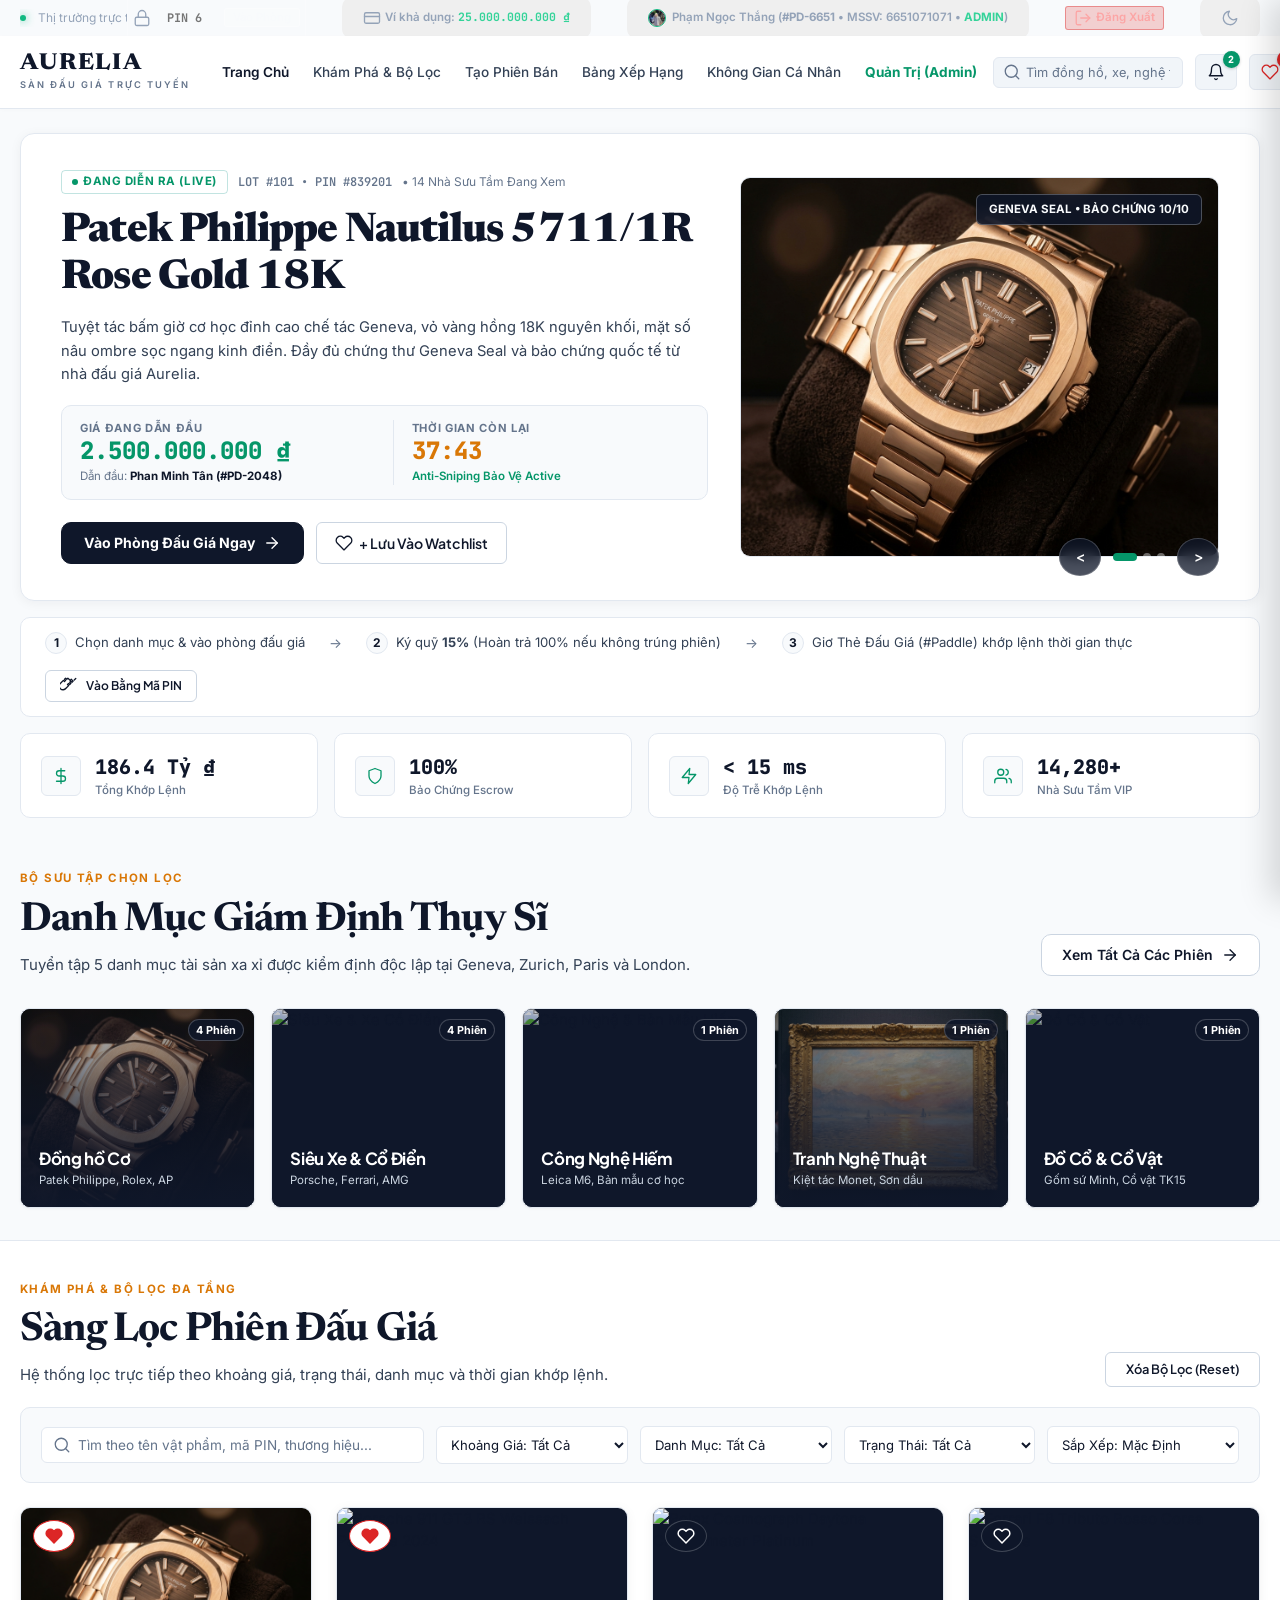
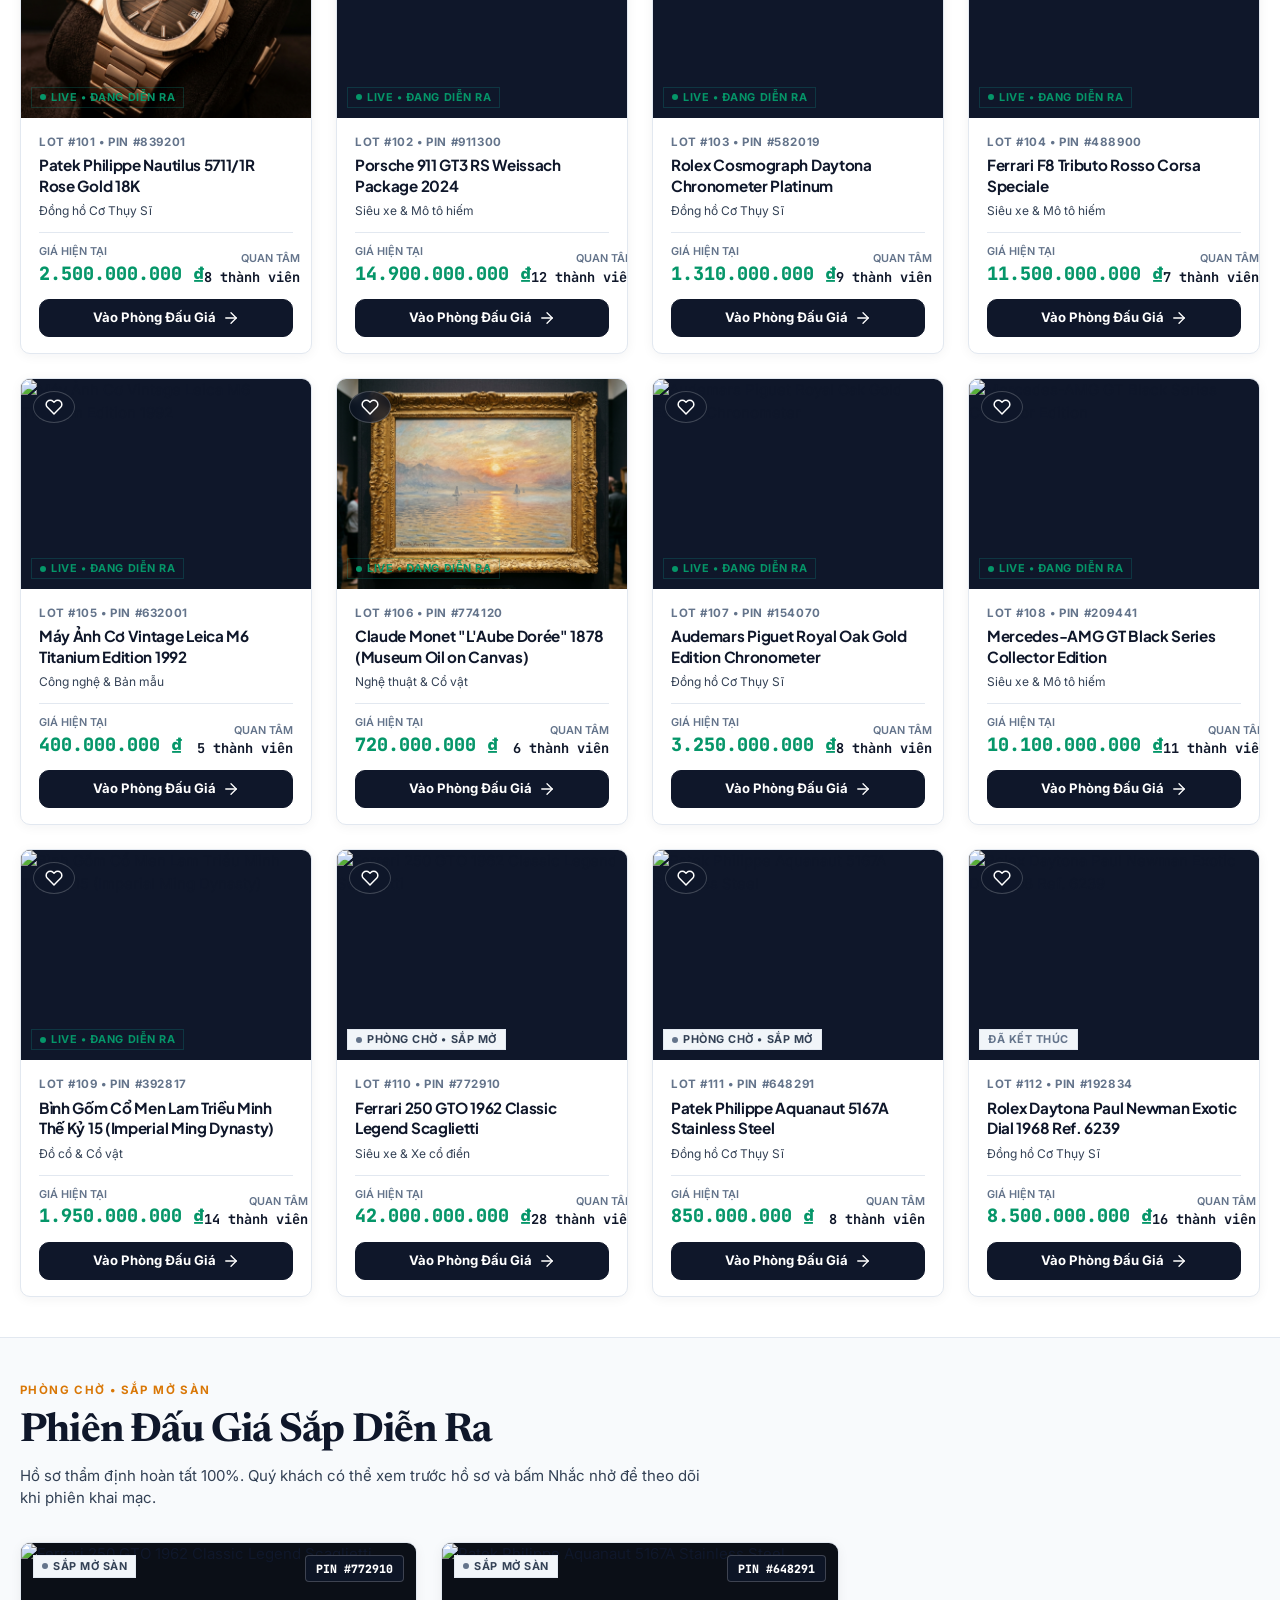
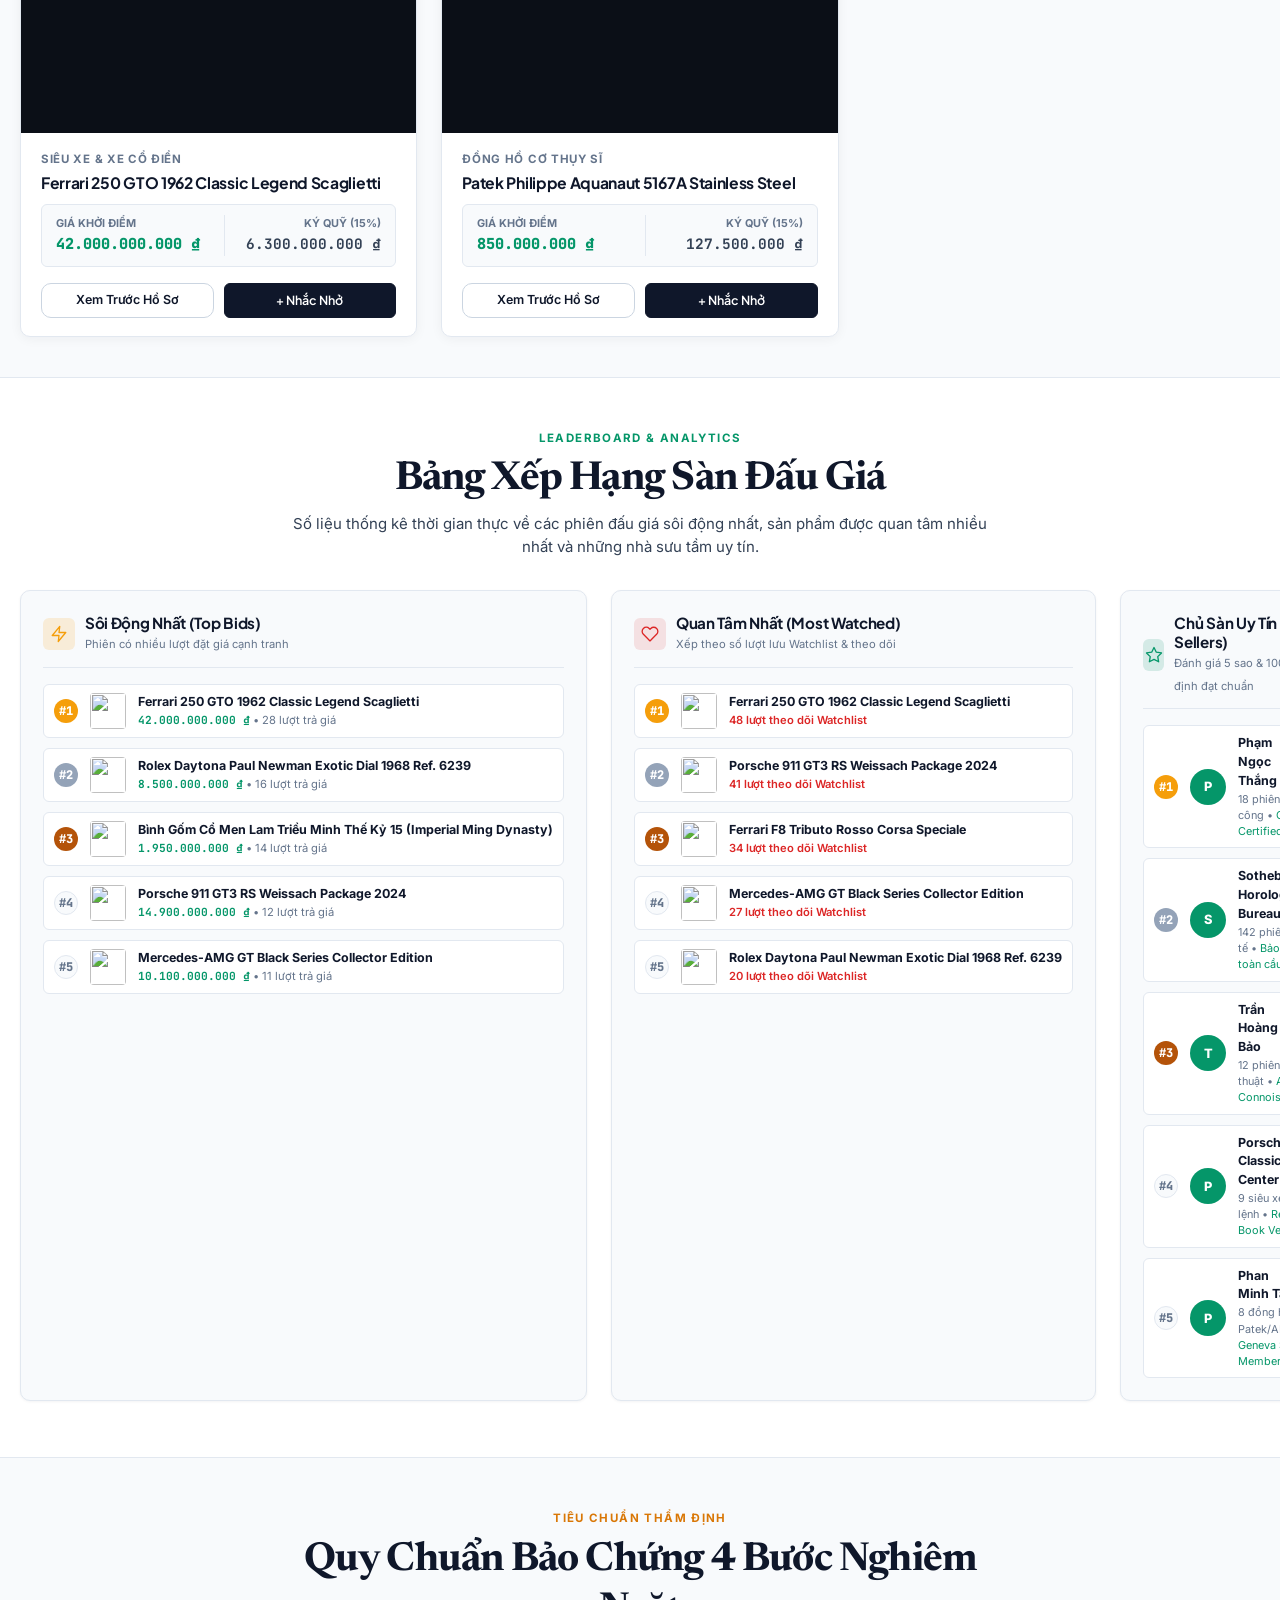
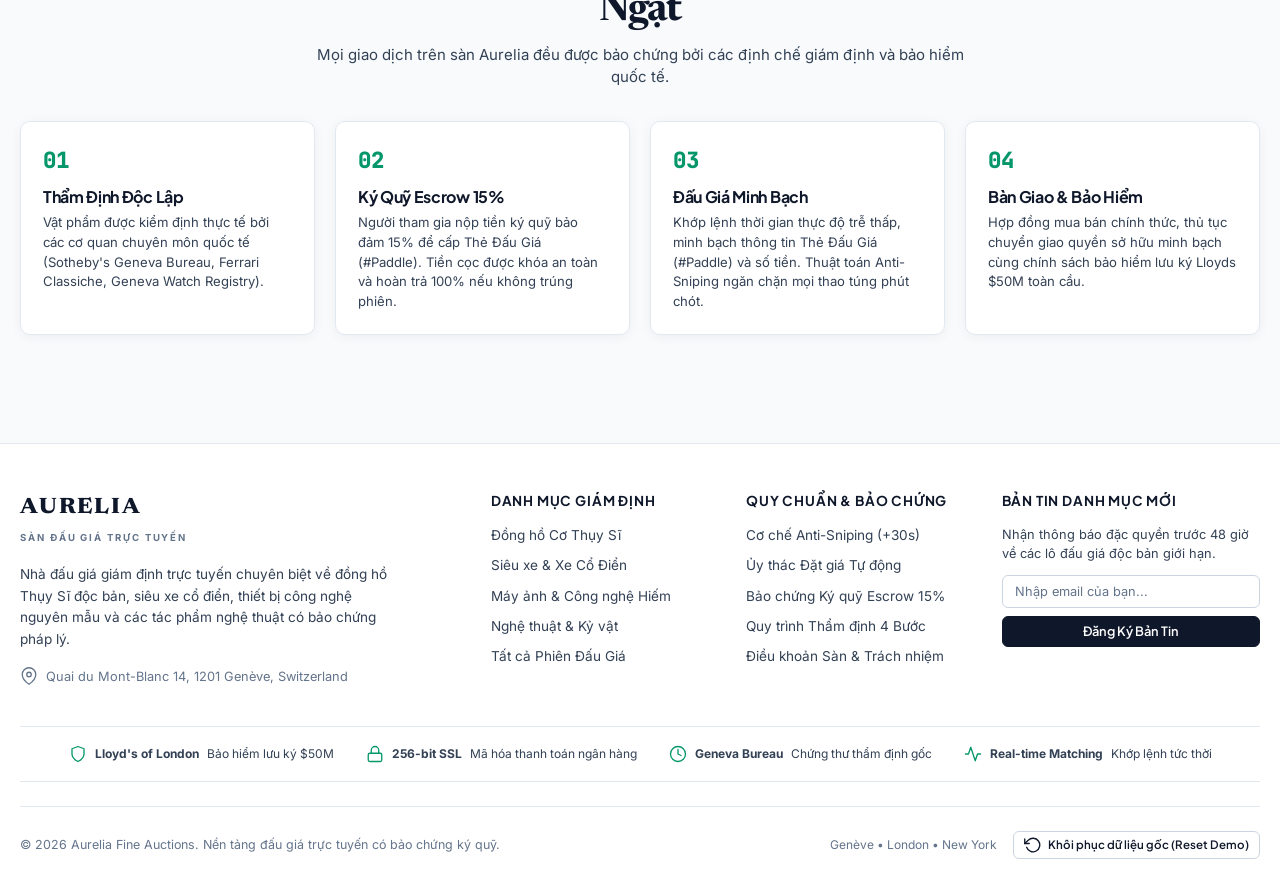
==== index.html @ f793a1fa "feat: AURELIA Fine Auctions - Luxury Bidding Engine with Admin Portal & Vercel Deploy" ====
<!DOCTYPE html>
<html lang="vi">
<head>
  <meta charset="UTF-8">
  <meta http-equiv="refresh" content="0; url=auction-engine-web/index.html">
  <title>Chuyển hướng đến AUCTION ENGINE</title>
  <style>
    body {
      background-color: #0B0F17;
      color: #F59E0B;
      font-family: -apple-system, BlinkMacSystemFont, 'Segoe UI', Roboto, sans-serif;
      display: flex;
      flex-direction: column;
      align-items: center;
      justify-content: center;
      min-height: 100vh;
      margin: 0;
      text-align: center;
    }
    a {
      display: inline-block;
      margin-top: 16px;
      padding: 12px 24px;
      background: linear-gradient(135deg, #FCD34D, #F59E0B);
      color: #0B0F17;
      text-decoration: none;
      font-weight: bold;
      border-radius: 8px;
    }
  </style>
</head>
<body>
  <h2>⚖️ AUCTION ENGINE • Live Luxury & Tech Bidding Platform</h2>
  <p>Đang chuyển hướng vào phòng đấu giá trực tiếp...</p>
  <a href="auction-engine-web/index.html">Bấm vào đây nếu trình duyệt không tự chuyển hướng</a>
  <script>
    // Luôn chuyển hướng vào Trang Chủ trước tiên
    window.location.replace("auction-engine-web/index.html");
  </script>
</body>
</html>
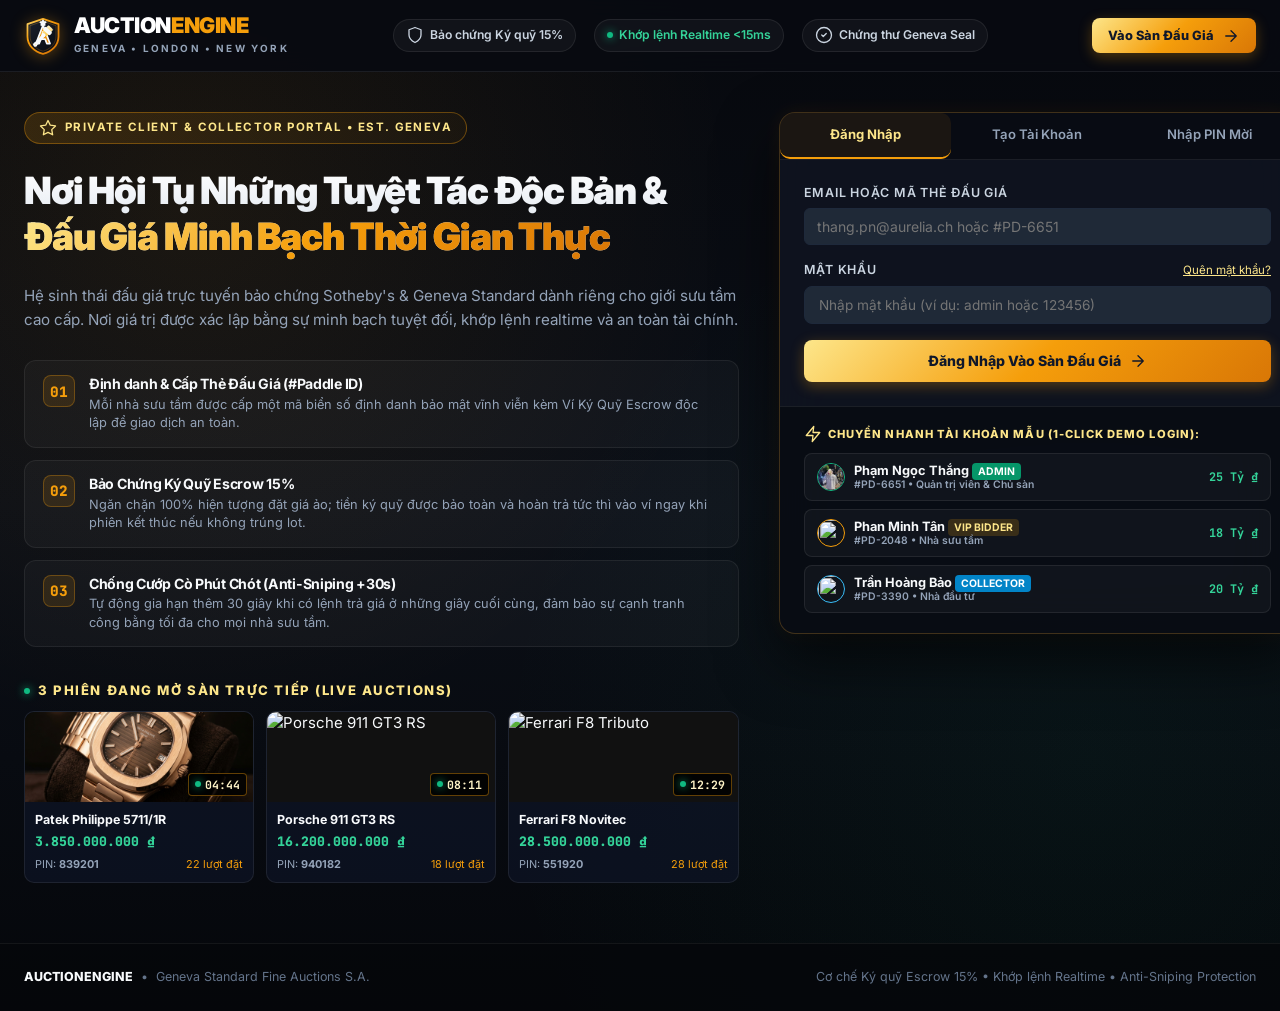
==== commit 1643d489: "feat: luxury SVG emblem logo, welcome cover landing portal, auth guard and header tuning" ====
--- a/index.html
+++ b/index.html
@@ -2,40 +2,21 @@
 <html lang="vi">
 <head>
   <meta charset="UTF-8">
-  <meta http-equiv="refresh" content="0; url=auction-engine-web/index.html">
-  <title>Chuyển hướng đến AUCTION ENGINE</title>
-  <style>
-    body {
-      background-color: #0B0F17;
-      color: #F59E0B;
-      font-family: -apple-system, BlinkMacSystemFont, 'Segoe UI', Roboto, sans-serif;
-      display: flex;
-      flex-direction: column;
-      align-items: center;
-      justify-content: center;
-      min-height: 100vh;
-      margin: 0;
-      text-align: center;
-    }
-    a {
-      display: inline-block;
-      margin-top: 16px;
-      padding: 12px 24px;
-      background: linear-gradient(135deg, #FCD34D, #F59E0B);
-      color: #0B0F17;
-      text-decoration: none;
-      font-weight: bold;
-      border-radius: 8px;
-    }
-  </style>
+  <title>AUCTIONENGINE • Sàn Đấu Giá Trực Tuyến Cao Cấp</title>
+  <script>
+    (function() {
+      var isLoggedOut = localStorage.getItem('AURELIA_LOGGED_OUT') === 'true' || localStorage.getItem('AE_AUTH_LOGGED_OUT') === 'true';
+      var sessionUser = localStorage.getItem('ae_active_session_user') || localStorage.getItem('AURELIA_CURRENT_USER_V4');
+      var search = window.location.search || '';
+      if (!sessionUser || sessionUser === 'null' || isLoggedOut) {
+        window.location.replace("auction-engine-web/welcome.html" + search);
+      } else {
+        window.location.replace("auction-engine-web/index.html" + search);
+      }
+    })();
+  </script>
 </head>
-<body>
-  <h2>⚖️ AUCTION ENGINE • Live Luxury & Tech Bidding Platform</h2>
-  <p>Đang chuyển hướng vào phòng đấu giá trực tiếp...</p>
-  <a href="auction-engine-web/index.html">Bấm vào đây nếu trình duyệt không tự chuyển hướng</a>
-  <script>
-    // Luôn chuyển hướng vào Trang Chủ trước tiên
-    window.location.replace("auction-engine-web/index.html");
-  </script>
+<body style="background:#080B11;color:#F59E0B;display:flex;align-items:center;justify-content:center;min-height:100vh;font-family:sans-serif;margin:0;">
+  <p>Đang chuyển hướng vào sàn AUCTIONENGINE...</p>
 </body>
 </html>
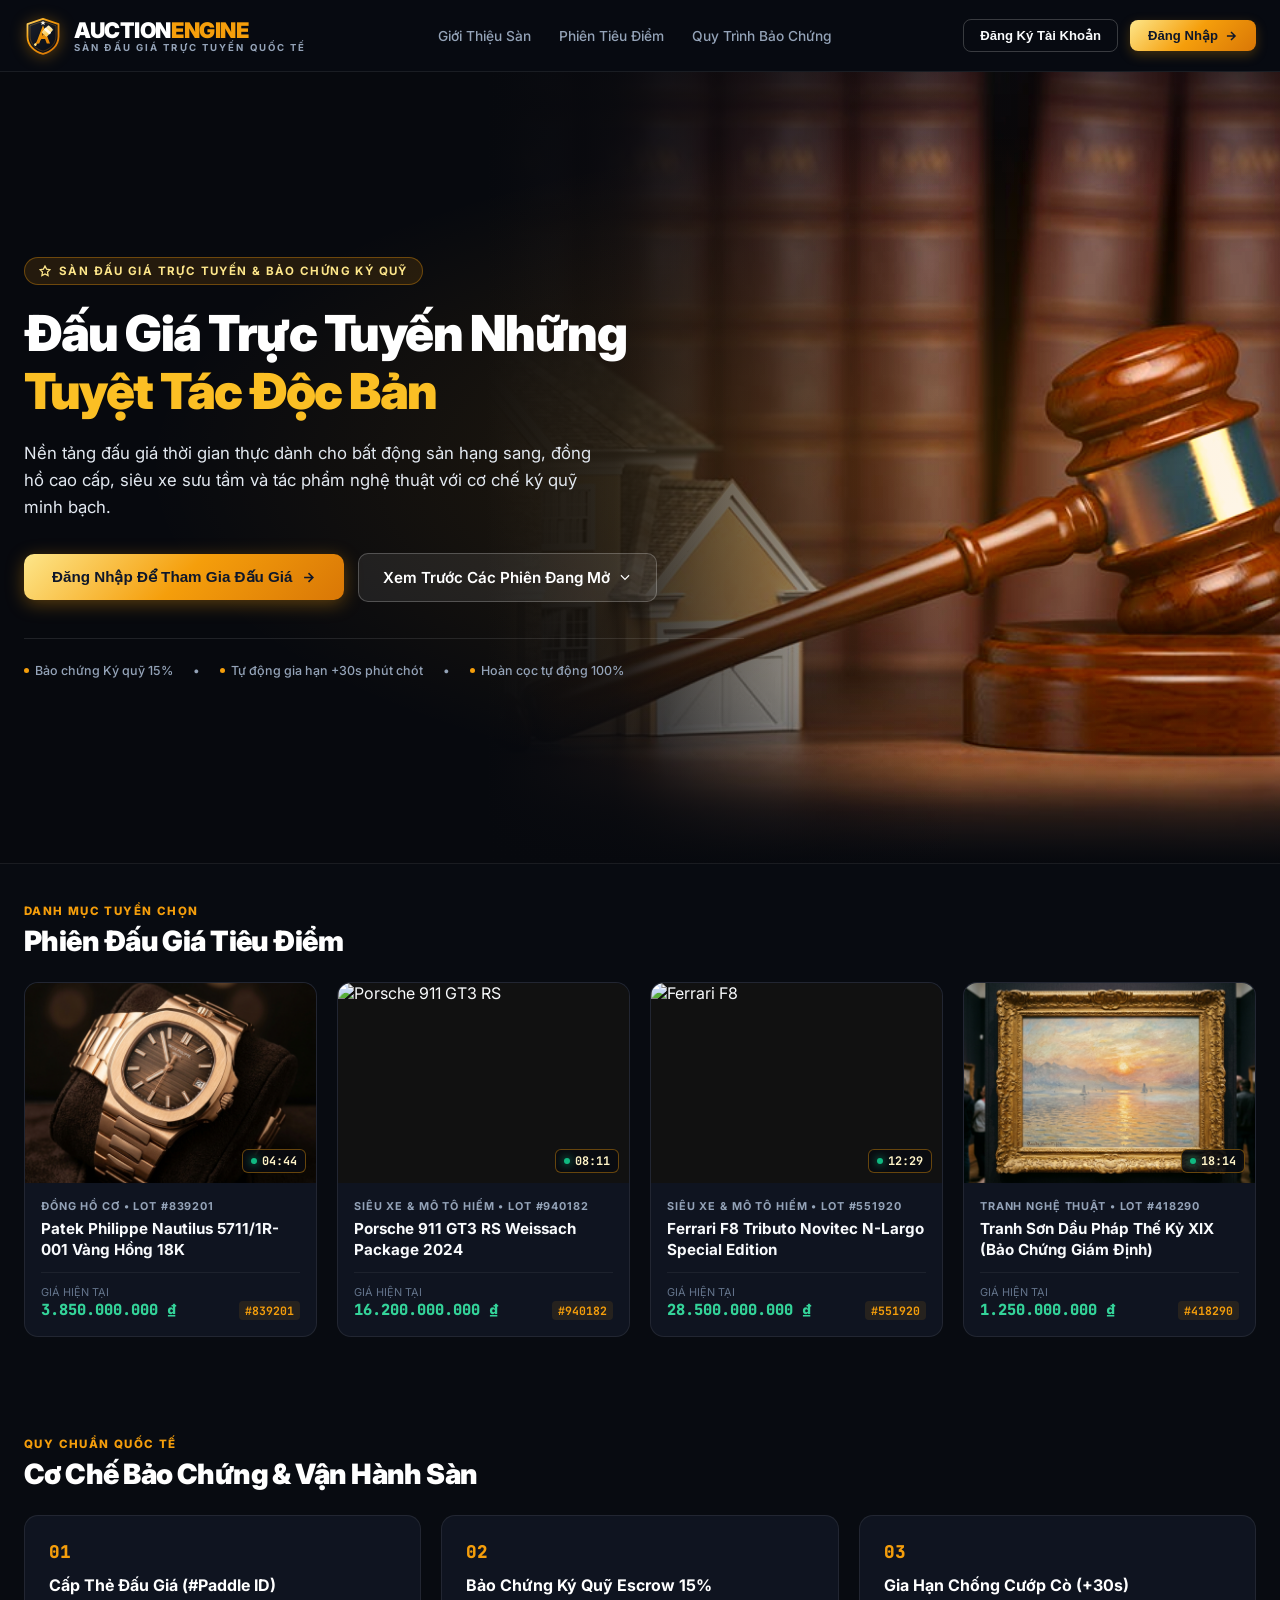
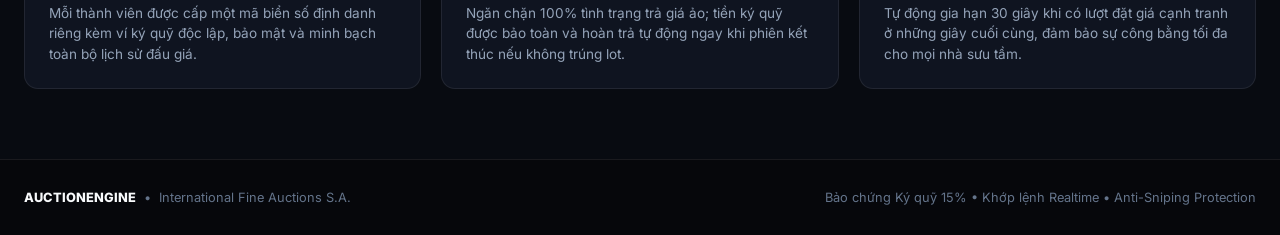
==== commit 57325622: "feat: use user uploaded auction villa & gavel visual, force all root access to welcome cover page" ====
--- a/index.html
+++ b/index.html
@@ -2,21 +2,15 @@
 <html lang="vi">
 <head>
   <meta charset="UTF-8">
-  <title>AUCTIONENGINE • Sàn Đấu Giá Trực Tuyến Cao Cấp</title>
+  <title>AUCTIONENGINE — Sàn Đấu Giá Trực Tuyến Cao Cấp</title>
   <script>
     (function() {
-      var isLoggedOut = localStorage.getItem('AURELIA_LOGGED_OUT') === 'true' || localStorage.getItem('AE_AUTH_LOGGED_OUT') === 'true';
-      var sessionUser = localStorage.getItem('ae_active_session_user') || localStorage.getItem('AURELIA_CURRENT_USER_V4');
       var search = window.location.search || '';
-      if (!sessionUser || sessionUser === 'null' || isLoggedOut) {
-        window.location.replace("auction-engine-web/welcome.html" + search);
-      } else {
-        window.location.replace("auction-engine-web/index.html" + search);
-      }
+      window.location.replace("auction-engine-web/welcome.html" + search);
     })();
   </script>
 </head>
-<body style="background:#080B11;color:#F59E0B;display:flex;align-items:center;justify-content:center;min-height:100vh;font-family:sans-serif;margin:0;">
-  <p>Đang chuyển hướng vào sàn AUCTIONENGINE...</p>
+<body style="background:#07090E;color:#F59E0B;display:flex;align-items:center;justify-content:center;min-height:100vh;font-family:sans-serif;margin:0;">
+  <p>Đang chuyển hướng tới Trang Bìa Sàn AUCTIONENGINE...</p>
 </body>
 </html>
